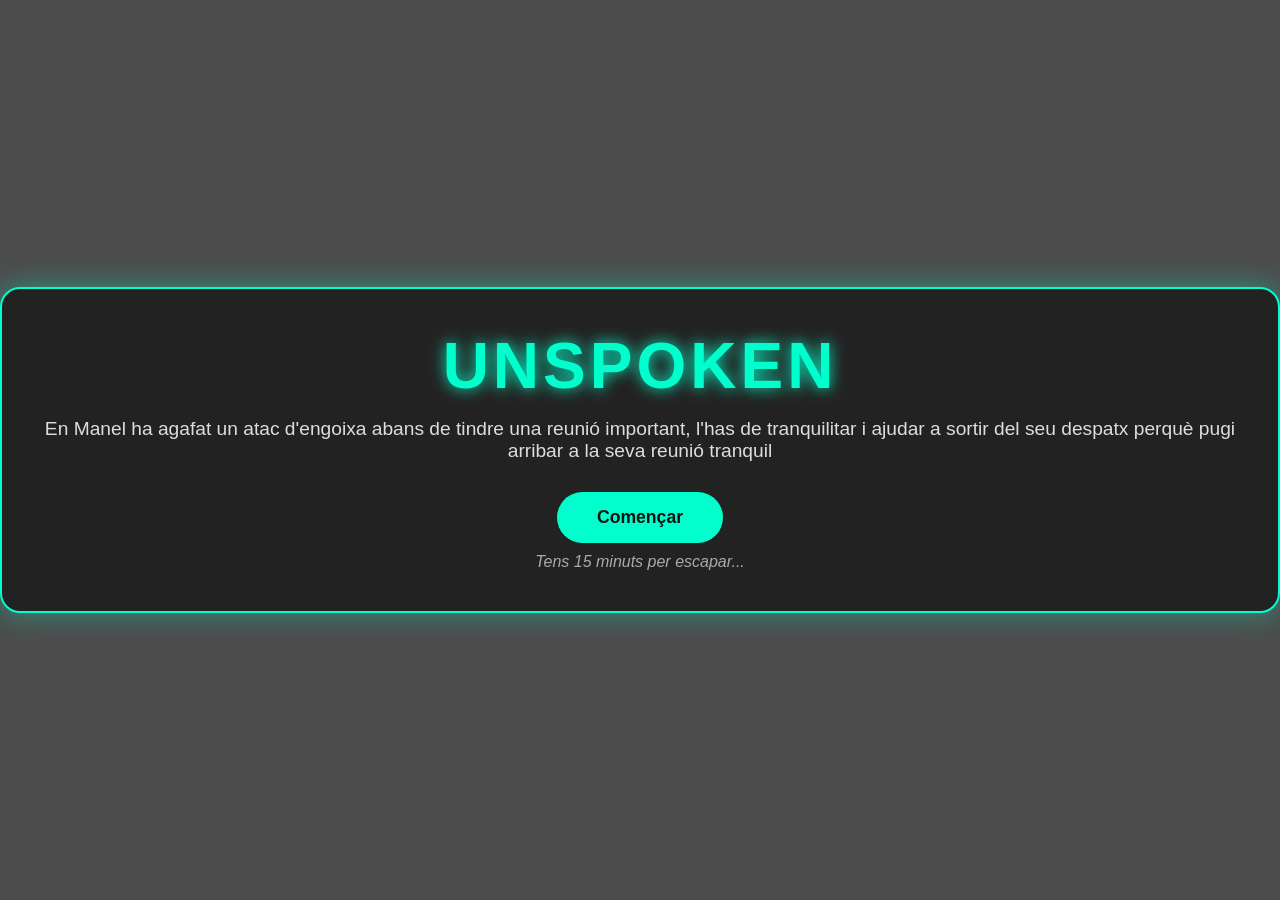
==== index.html @ 1f4d8165 "nom del joc" ====
<!DOCTYPE html>
<html lang="ca">
<head>
<meta charset="UTF-8">
<meta name="viewport" content="width=device-width, initial-scale=1.0">
<title>Escape Room</title>

<style>
*{
    margin:0;
    padding:0;
    box-sizing:border-box;
    font-family: 'Arial', sans-serif;
}

body{
    height:100vh;
    display:flex;
    justify-content:center;
    align-items:center;
    background:
        linear-gradient(rgba(0,0,0,0.7), rgba(0,0,0,0.7)),
        url('');
    background-size:cover;
    background-position:center;
    color:white;
}

.container{
    text-align:center;
    padding:40px;
    background:rgba(0,0,0,0.55);
    border:2px solid #00ffcc;
    border-radius:20px;
    backdrop-filter: blur(8px);
    box-shadow:0 0 30px rgba(0,255,204,0.4);
}

h1{
    font-size:4rem;
    margin-bottom:15px;
    text-transform:uppercase;
    letter-spacing:4px;
    color:#00ffcc;
    text-shadow:0 0 15px #00ffcc;
}

p{
    font-size:1.2rem;
    margin-bottom:30px;
    color:#ddd;
}

button{
    padding:15px 40px;
    font-size:1.1rem;
    border:none;
    border-radius:50px;
    background:#00ffcc;
    color:#111;
    cursor:pointer;
    font-weight:bold;
    transition:0.3s;
}

button:hover{
    transform:scale(1.08);
    box-shadow:0 0 20px #00ffcc;
}

.subtitle{
    margin-top:10px;
    font-style:italic;
    color:#aaa;
}
</style>
</head>
<body>

<div class="container">
    <h1>Unspoken</h1>
    <p>En Manel ha agafat un atac d'engoixa abans de tindre una reunió important, l'has de tranquilitar i ajudar a sortir del seu despatx perquè pugi arribar a la seva reunió tranquil</p>

    <button onclick="startGame()">Començar</button>

    <div class="subtitle">
        Tens 15 minuts per escapar...
    </div>
</div>

<script>
function startGame() {
    // contador
    window.location.href = "start.html";
}
</script>

</body>
</html>
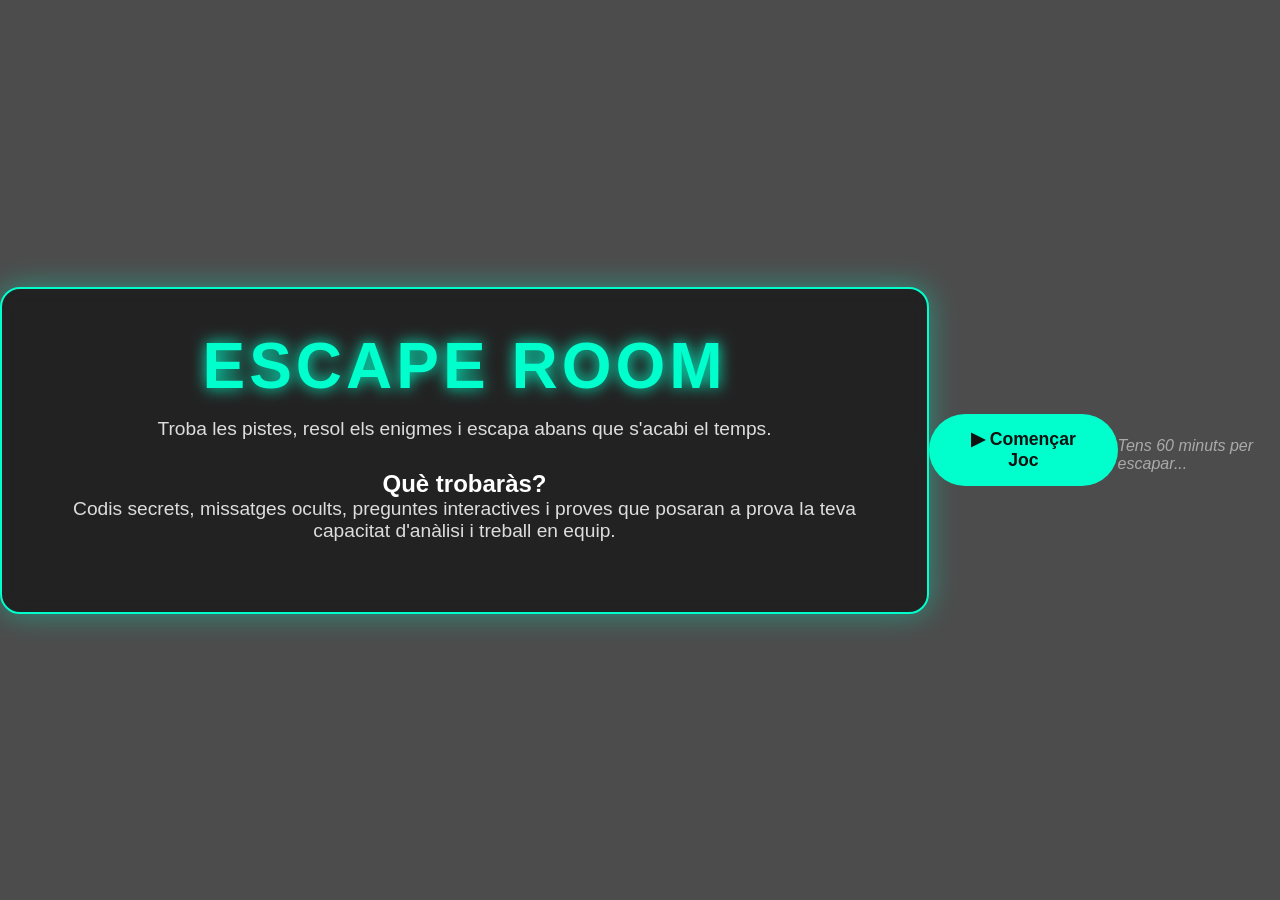
==== commit 9f817985: "Merge branch 'main' of https://github.com/Tornillo2/Unspoken" ====
--- a/index.html
+++ b/index.html
@@ -20,7 +20,7 @@
     align-items:center;
     background:
         linear-gradient(rgba(0,0,0,0.7), rgba(0,0,0,0.7)),
-        url('');
+        url('https://images.unsplash.com/photo-1518709268805-4e9042af2176?w=1600');
     background-size:cover;
     background-position:center;
     color:white;
@@ -78,20 +78,29 @@
 <body>
 
 <div class="container">
-    <h1>Unspoken</h1>
-    <p>En Manel ha agafat un atac d'engoixa abans de tindre una reunió important, l'has de tranquilitar i ajudar a sortir del seu despatx perquè pugi arribar a la seva reunió tranquil</p>
+    <h1>Escape Room</h1>
+    <p>Troba les pistes, resol els enigmes i escapa abans que s'acabi el temps.</p>
 
-    <button onclick="startGame()">Començar</button>
+            <h2>Què trobaràs?</h2>
+            <p>
+                Codis secrets, missatges ocults, preguntes interactives i proves
+                que posaran a prova la teva capacitat d'anàlisi i treball en equip.
+            </p>
+        </div>
+
+        <button class="btn" onclick="alert('Comença l’aventura!')">
+            ▶ Començar Joc
+        </button>
 
     <div class="subtitle">
-        Tens 15 minuts per escapar...
+        Tens 60 minuts per escapar...
     </div>
 </div>
 
 <script>
 function startGame() {
-    // contador
-    window.location.href = "start.html";
+    alert("Comença l'aventura!");
+    // window.location.href = "joc.html";
 }
 </script>
 
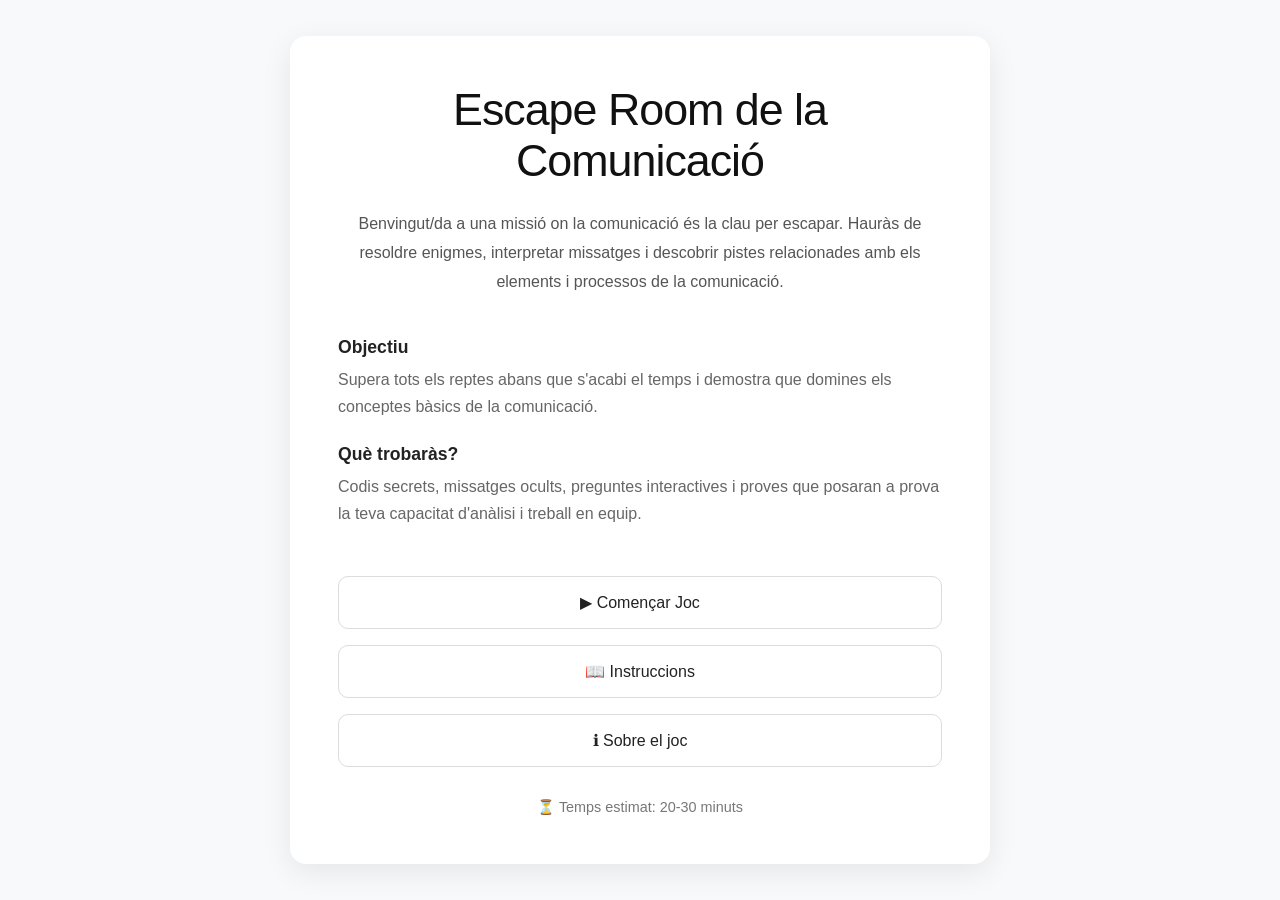
==== commit 7e384bfe: "3r canvi menu" ====
--- a/index.html
+++ b/index.html
@@ -1,85 +1,30 @@
 <!DOCTYPE html>
 <html lang="ca">
 <head>
-<meta charset="UTF-8">
-<meta name="viewport" content="width=device-width, initial-scale=1.0">
-<title>Escape Room</title>
+    <meta charset="UTF-8">
+    <meta name="viewport" content="width=device-width, initial-scale=1.0">
+    <title>Escape Room de la Comunicació</title>
 
-<style>
-*{
-    margin:0;
-    padding:0;
-    box-sizing:border-box;
-    font-family: 'Arial', sans-serif;
-}
-
-body{
-    height:100vh;
-    display:flex;
-    justify-content:center;
-    align-items:center;
-    background:
-        linear-gradient(rgba(0,0,0,0.7), rgba(0,0,0,0.7)),
-        url('https://images.unsplash.com/photo-1518709268805-4e9042af2176?w=1600');
-    background-size:cover;
-    background-position:center;
-    color:white;
-}
-
-.container{
-    text-align:center;
-    padding:40px;
-    background:rgba(0,0,0,0.55);
-    border:2px solid #00ffcc;
-    border-radius:20px;
-    backdrop-filter: blur(8px);
-    box-shadow:0 0 30px rgba(0,255,204,0.4);
-}
-
-h1{
-    font-size:4rem;
-    margin-bottom:15px;
-    text-transform:uppercase;
-    letter-spacing:4px;
-    color:#00ffcc;
-    text-shadow:0 0 15px #00ffcc;
-}
-
-p{
-    font-size:1.2rem;
-    margin-bottom:30px;
-    color:#ddd;
-}
-
-button{
-    padding:15px 40px;
-    font-size:1.1rem;
-    border:none;
-    border-radius:50px;
-    background:#00ffcc;
-    color:#111;
-    cursor:pointer;
-    font-weight:bold;
-    transition:0.3s;
-}
-
-button:hover{
-    transform:scale(1.08);
-    box-shadow:0 0 20px #00ffcc;
-}
-
-.subtitle{
-    margin-top:10px;
-    font-style:italic;
-    color:#aaa;
-}
-</style>
+    <link rel="stylesheet" href="style.css">
 </head>
 <body>
 
-<div class="container">
-    <h1>Escape Room</h1>
-    <p>Troba les pistes, resol els enigmes i escapa abans que s'acabi el temps.</p>
+    <div class="menu">
+
+        <h1>Escape Room de la Comunicació</h1>
+
+        <p class="intro">
+            Benvingut/da a una missió on la comunicació és la clau per escapar.
+            Hauràs de resoldre enigmes, interpretar missatges i descobrir pistes
+            relacionades amb els elements i processos de la comunicació.
+        </p>
+
+        <div class="info">
+            <h2>Objectiu</h2>
+            <p>
+                Supera tots els reptes abans que s'acabi el temps i demostra que
+                domines els conceptes bàsics de la comunicació.
+            </p>
 
             <h2>Què trobaràs?</h2>
             <p>
@@ -92,17 +37,19 @@
             ▶ Començar Joc
         </button>
 
-    <div class="subtitle">
-        Tens 60 minuts per escapar...
+        <button class="btn" onclick="alert('Normes del joc')">
+            📖 Instruccions
+        </button>
+
+        <button class="btn" onclick="alert('Informació del projecte')">
+            ℹ Sobre el joc
+        </button>
+
+        <p class="temps">
+            ⏳ Temps estimat: 20-30 minuts
+        </p>
+
     </div>
-</div>
-
-<script>
-function startGame() {
-    alert("Comença l'aventura!");
-    // window.location.href = "joc.html";
-}
-</script>
 
 </body>
 </html>
--- a/style.css
+++ b/style.css
@@ -0,0 +1,115 @@
+/* ==========================
+   ESCAPE ROOM COMUNICACIÓ
+   ========================== */
+
+* {
+    margin: 0;
+    padding: 0;
+    box-sizing: border-box;
+}
+
+body {
+    font-family: "Segoe UI", Arial, sans-serif;
+    background-color: #f8f9fa;
+    color: #222;
+    min-height: 100vh;
+    display: flex;
+    justify-content: center;
+    align-items: center;
+    padding: 2rem;
+}
+
+.menu {
+    max-width: 700px;
+    width: 100%;
+    background-color: white;
+    padding: 3rem;
+    border-radius: 16px;
+    box-shadow: 0 8px 30px rgba(0, 0, 0, 0.08);
+}
+
+/* Títol */
+
+h1 {
+    text-align: center;
+    font-size: 2.8rem;
+    font-weight: 200;
+    letter-spacing: -1px;
+    margin-bottom: 1.5rem;
+    color: #111;
+}
+
+/* Introducció */
+
+.intro {
+    text-align: center;
+    color: #555;
+    line-height: 1.8;
+    margin-bottom: 2.5rem;
+}
+
+/* Secció d'informació */
+
+.info {
+    margin-bottom: 2rem;
+}
+
+.info h2 {
+    font-size: 1.1rem;
+    font-weight: 600;
+    margin-top: 1.5rem;
+    margin-bottom: 0.5rem;
+}
+
+.info p {
+    color: #666;
+    line-height: 1.7;
+}
+
+/* Botons */
+
+.btn {
+    width: 100%;
+    padding: 1rem;
+    margin-top: 1rem;
+    border: 1px solid #dcdcdc;
+    border-radius: 10px;
+    background-color: white;
+    color: #222;
+    font-size: 1rem;
+    font-weight: 500;
+    cursor: pointer;
+    transition: all 0.25s ease;
+}
+
+.btn:hover {
+    background-color: #222;
+    color: white;
+    border-color: #222;
+}
+
+/* Temps */
+
+.temps {
+    text-align: center;
+    margin-top: 2rem;
+    color: #777;
+    font-size: 0.9rem;
+}
+
+/* Responsive */
+
+@media (max-width: 768px) {
+
+    body {
+        padding: 1rem;
+    }
+
+    .menu {
+        padding: 2rem;
+    }
+
+    h1 {
+        font-size: 2rem;
+    }
+}
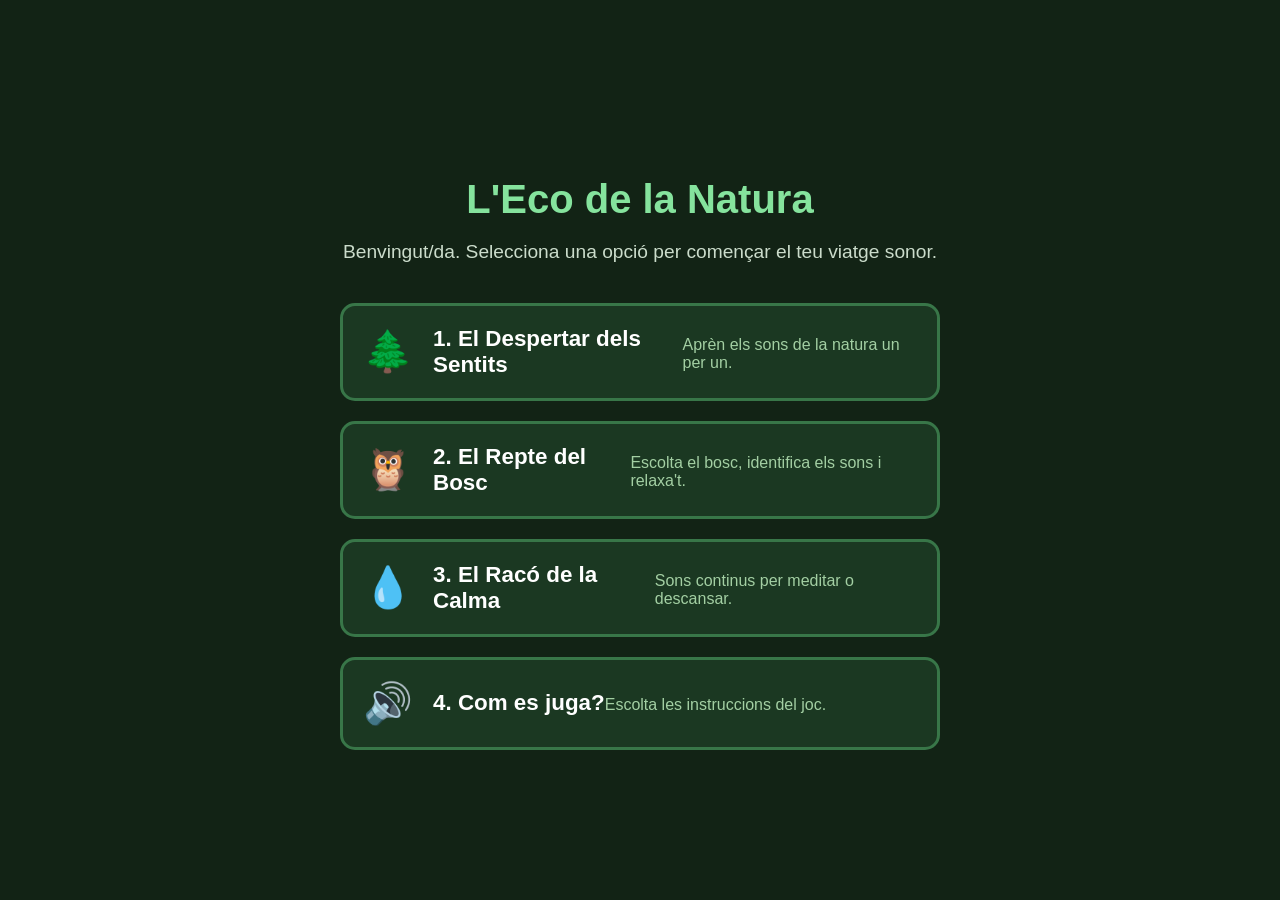
==== commit 5b23bf6b: "Canvi d'idea, 1r menu" ====
--- a/index.html
+++ b/index.html
@@ -3,53 +3,43 @@
 <head>
     <meta charset="UTF-8">
     <meta name="viewport" content="width=device-width, initial-scale=1.0">
-    <title>Escape Room de la Comunicació</title>
-
+    <title>L'Eco de la Natura - Menú Principal</title>
     <link rel="stylesheet" href="style.css">
 </head>
 <body>
 
-    <div class="menu">
+    <main class="menu-container">
+        <header class="menu-header">
+            <h1>L'Eco de la Natura</h1>
+            <p>Benvingut/da. Selecciona una opció per començar el teu viatge sonor.</p>
+        </header>
 
-        <h1>Escape Room de la Comunicació</h1>
+        <nav class="menu-options">
+            <button class="menu-btn o-aprenentatge" aria-label="Opció 1: El Despertar dels Sentits. Mode Aprenentatge.">
+                <span class="icon">🌲</span>
+                <span class="text">1. El Despertar dels Sentits</span>
+                <span class="subtext">Aprèn els sons de la natura un per un.</span>
+            </button>
 
-        <p class="intro">
-            Benvingut/da a una missió on la comunicació és la clau per escapar.
-            Hauràs de resoldre enigmes, interpretar missatges i descobrir pistes
-            relacionades amb els elements i processos de la comunicació.
-        </p>
+            <button class="menu-btn o-repte" aria-label="Opció 2: El Repte del Bosc. Prova Final.">
+                <span class="icon">🦉</span>
+                <span class="text">2. El Repte del Bosc</span>
+                <span class="subtext">Escolta el bosc, identifica els sons i relaxa't.</span>
+            </button>
 
-        <div class="info">
-            <h2>Objectiu</h2>
-            <p>
-                Supera tots els reptes abans que s'acabi el temps i demostra que
-                domines els conceptes bàsics de la comunicació.
-            </p>
+            <button class="menu-btn o-calma" aria-label="Opció 3: El Racó de la Calma. Mode Relax.">
+                <span class="icon">💧</span>
+                <span class="text">3. El Racó de la Calma</span>
+                <span class="subtext">Sons continus per meditar o descansar.</span>
+            </button>
 
-            <h2>Què trobaràs?</h2>
-            <p>
-                Codis secrets, missatges ocults, preguntes interactives i proves
-                que posaran a prova la teva capacitat d'anàlisi i treball en equip.
-            </p>
-        </div>
-
-        <button class="btn" onclick="alert('Comença l’aventura!')">
-            ▶ Començar Joc
-        </button>
-
-        <button class="btn" onclick="alert('Normes del joc')">
-            📖 Instruccions
-        </button>
-
-        <button class="btn" onclick="alert('Informació del projecte')">
-            ℹ Sobre el joc
-        </button>
-
-        <p class="temps">
-            ⏳ Temps estimat: 20-30 minuts
-        </p>
-
-    </div>
+            <button class="menu-btn o-ajuda" aria-label="Opció 4: Com es juga? Instruccions de veu.">
+                <span class="icon">🔊</span>
+                <span class="text">4. Com es juga?</span>
+                <span class="subtext">Escolta les instruccions del joc.</span>
+            </button>
+        </nav>
+    </main>
 
 </body>
 </html>
--- a/style.css
+++ b/style.css
@@ -1,115 +1,82 @@
-/* ==========================
-   ESCAPE ROOM COMUNICACIÓ
-   ========================== */
-
-* {
+/* Configuració general i colors de la natura */
+body {
     margin: 0;
     padding: 0;
-    box-sizing: border-box;
-}
-
-body {
-    font-family: "Segoe UI", Arial, sans-serif;
-    background-color: #f8f9fa;
-    color: #222;
-    min-height: 100vh;
+    font-family: 'Segoe UI', Tahoma, Geneva, Verdana, sans-serif;
+    background-color: #122315; /* Verd bosc molt fosc (bon contrast) */
+    color: #f4f9f4; /* Blanc trencat suau per no cansar la vista */
     display: flex;
     justify-content: center;
     align-items: center;
-    padding: 2rem;
+    min-height: 100vh;
 }
 
-.menu {
-    max-width: 700px;
+/* Contenidor del Menú */
+.menu-container {
     width: 100%;
-    background-color: white;
-    padding: 3rem;
-    border-radius: 16px;
-    box-shadow: 0 8px 30px rgba(0, 0, 0, 0.08);
+    max-width: 600px;
+    padding: 20px;
+    text-align: center;
 }
 
-/* Títol */
-
-h1 {
-    text-align: center;
-    font-size: 2.8rem;
-    font-weight: 200;
-    letter-spacing: -1px;
-    margin-bottom: 1.5rem;
-    color: #111;
+.menu-header h1 {
+    font-size: 2.5rem;
+    color: #85e39d; /* Verd brillant per ressaltar el títol */
+    margin-bottom: 10px;
 }
 
-/* Introducció */
-
-.intro {
-    text-align: center;
-    color: #555;
-    line-height: 1.8;
-    margin-bottom: 2.5rem;
+.menu-header p {
+    font-size: 1.2rem;
+    margin-bottom: 40px;
+    color: #cbdccb;
 }
 
-/* Secció d'informació */
-
-.info {
-    margin-bottom: 2rem;
+/* Estructura dels botons */
+.menu-options {
+    display: flex;
+    flex-direction: column;
+    gap: 20px; /* Espai entre botons perquè no es cliqui per error */
 }
 
-.info h2 {
-    font-size: 1.1rem;
-    font-weight: 600;
-    margin-top: 1.5rem;
-    margin-bottom: 0.5rem;
+/* Estil de cada botó (Gran i fàcil de clicar) */
+.menu-btn {
+    background-color: #1b3822; /* Verd fosc */
+    border: 3px solid #387648; /* Vora marcada */
+    border-radius: 15px;
+    color: #ffffff;
+    padding: 20px;
+    display: flex;
+    align-items: center;
+    text-align: left;
+    cursor: pointer;
+    transition: all 0.3s ease;
+    width: 100%;
 }
 
-.info p {
-    color: #666;
-    line-height: 1.7;
+/* Icones grans */
+.menu-btn .icon {
+    font-size: 2.5rem;
+    margin-right: 20px;
 }
 
-/* Botons */
-
-.btn {
-    width: 100%;
-    padding: 1rem;
-    margin-top: 1rem;
-    border: 1px solid #dcdcdc;
-    border-radius: 10px;
-    background-color: white;
-    color: #222;
-    font-size: 1rem;
-    font-weight: 500;
-    cursor: pointer;
-    transition: all 0.25s ease;
+/* Textos de dins el botó */
+.menu-btn .text {
+    font-size: 1.4rem;
+    font-weight: bold;
+    display: block;
 }
 
-.btn:hover {
-    background-color: #222;
-    color: white;
-    border-color: #222;
+.menu-btn .subtext {
+    font-size: 1rem;
+    color: #a3cfa3;
+    display: block;
+    margin-top: 4px;
 }
 
-/* Temps */
-
-.temps {
-    text-align: center;
-    margin-top: 2rem;
-    color: #777;
-    font-size: 0.9rem;
-}
-
-/* Responsive */
-
-@media (max-width: 768px) {
-
-    body {
-        padding: 1rem;
-    }
-
-    .menu {
-        padding: 2rem;
-    }
-
-    h1 {
-        font-size: 2rem;
-    }
+/* Efecte visual quan es passa el ratolí o es selecciona (Focus) */
+.menu-btn:hover, .menu-btn:focus {
+    background-color: #285834;
+    border-color: #85e39d; /* La vora brilla en verd clar */
+    transform: scale(1.03); /* El botó s'engrandeix una mica */
+    outline: none; /* Treu la vora per defecte del navegador */
 }
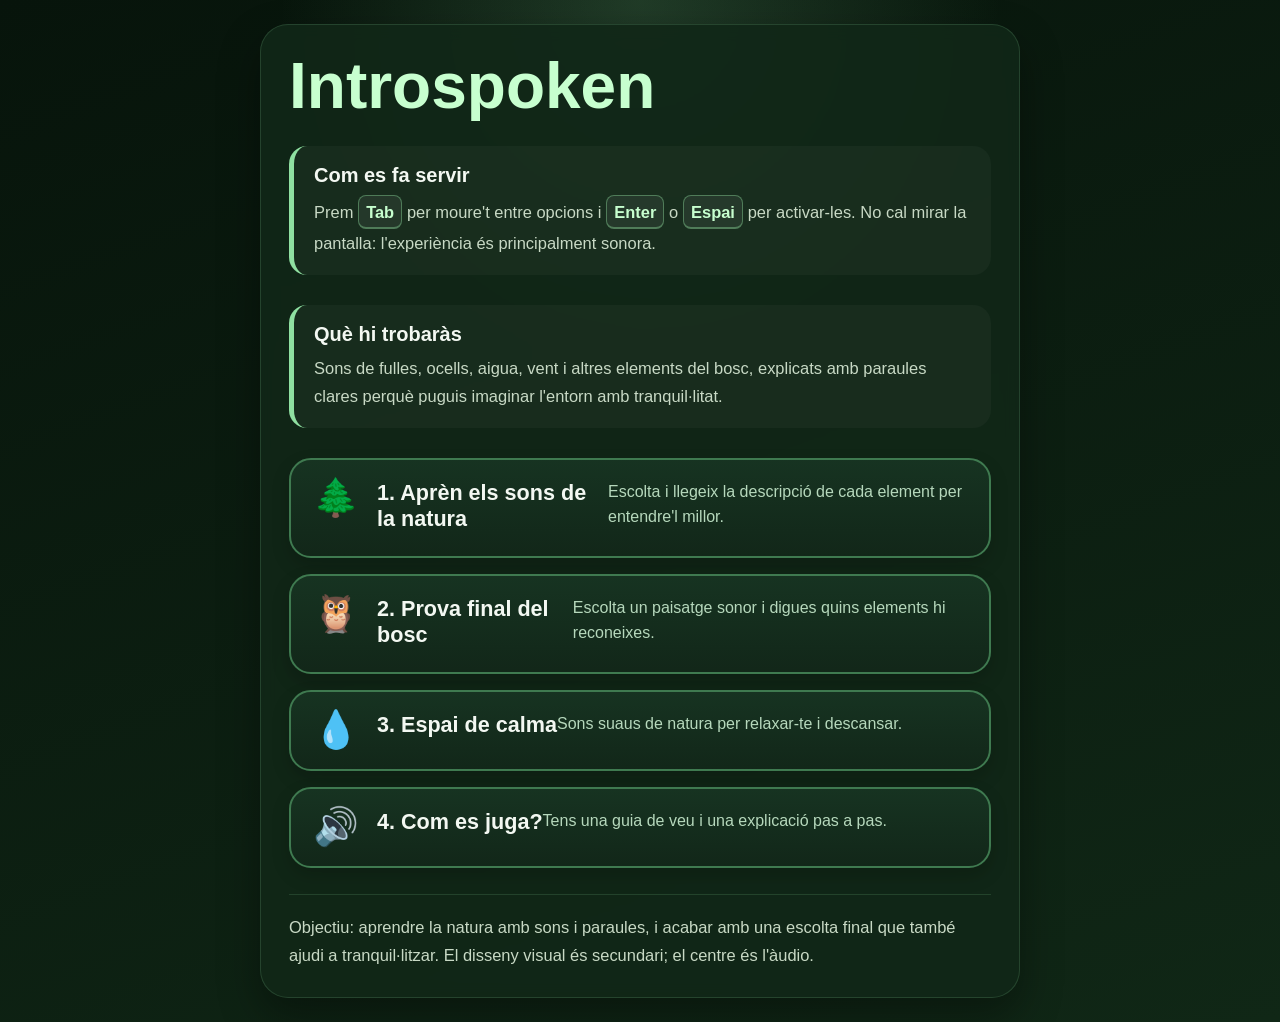
==== commit 4ebd0549: "instrospoken" ====
--- a/index.html
+++ b/index.html
@@ -3,42 +3,56 @@
 <head>
     <meta charset="UTF-8">
     <meta name="viewport" content="width=device-width, initial-scale=1.0">
-    <title>L'Eco de la Natura - Menú Principal</title>
+    <title>Introspoken</title>
     <link rel="stylesheet" href="style.css">
+    <script src="script.js" defer></script>
 </head>
 <body>
 
     <main class="menu-container">
         <header class="menu-header">
-            <h1>L'Eco de la Natura</h1>
-            <p>Benvingut/da. Selecciona una opció per començar el teu viatge sonor.</p>
+            <h1>Introspoken</h1>
         </header>
 
+        <section class="menu-story" aria-labelledby="how-to-play-title">
+            <h2 id="how-to-play-title">Com es fa servir</h2>
+            <p>Prem <span class="kbd">Tab</span> per moure't entre opcions i <span class="kbd">Enter</span> o <span class="kbd">Espai</span> per activar-les. No cal mirar la pantalla: l'experiència és principalment sonora.</p>
+        </section>
+
+        <section class="menu-story" aria-labelledby="story-title">
+            <h2 id="story-title">Què hi trobaràs</h2>
+            <p>Sons de fulles, ocells, aigua, vent i altres elements del bosc, explicats amb paraules clares perquè puguis imaginar l'entorn amb tranquil·litat.</p>
+        </section>
+
         <nav class="menu-options">
-            <button class="menu-btn o-aprenentatge" aria-label="Opció 1: El Despertar dels Sentits. Mode Aprenentatge.">
+            <button class="menu-btn o-aprenentatge" aria-label="Opció 1: Aprenentatge. Descobreix els sons i les descripcions de la natura.">
                 <span class="icon">🌲</span>
-                <span class="text">1. El Despertar dels Sentits</span>
-                <span class="subtext">Aprèn els sons de la natura un per un.</span>
+                <span class="text">1. Aprèn els sons de la natura</span>
+                <span class="subtext">Escolta i llegeix la descripció de cada element per entendre'l millor.</span>
             </button>
 
-            <button class="menu-btn o-repte" aria-label="Opció 2: El Repte del Bosc. Prova Final.">
+            <button class="menu-btn o-repte" aria-label="Opció 2: Repte final del bosc. Escolta el bosc i identifica els elements.">
                 <span class="icon">🦉</span>
-                <span class="text">2. El Repte del Bosc</span>
-                <span class="subtext">Escolta el bosc, identifica els sons i relaxa't.</span>
+                <span class="text">2. Prova final del bosc</span>
+                <span class="subtext">Escolta un paisatge sonor i digues quins elements hi reconeixes.</span>
             </button>
 
-            <button class="menu-btn o-calma" aria-label="Opció 3: El Racó de la Calma. Mode Relax.">
+            <button class="menu-btn o-calma" aria-label="Opció 3: Espai de calma. Sons suaus per relaxar-se.">
                 <span class="icon">💧</span>
-                <span class="text">3. El Racó de la Calma</span>
-                <span class="subtext">Sons continus per meditar o descansar.</span>
+                <span class="text">3. Espai de calma</span>
+                <span class="subtext">Sons suaus de natura per relaxar-te i descansar.</span>
             </button>
 
-            <button class="menu-btn o-ajuda" aria-label="Opció 4: Com es juga? Instruccions de veu.">
+            <button class="menu-btn o-ajuda" aria-label="Opció 4: Guia d'ús i instruccions de veu.">
                 <span class="icon">🔊</span>
                 <span class="text">4. Com es juga?</span>
-                <span class="subtext">Escolta les instruccions del joc.</span>
+                <span class="subtext">Tens una guia de veu i una explicació pas a pas.</span>
             </button>
         </nav>
+
+        <footer class="menu-footer">
+            <p>Objectiu: aprendre la natura amb sons i paraules, i acabar amb una escolta final que també ajudi a tranquil·litzar. El disseny visual és secundari; el centre és l'àudio.</p>
+        </footer>
     </main>
 
 </body>
--- a/style.css
+++ b/style.css
@@ -1,82 +1,196 @@
 /* Configuració general i colors de la natura */
+:root {
+    --bg-1: #07140b;
+    --bg-2: #102716;
+    --panel: rgba(17, 39, 24, 0.9);
+    --panel-strong: #173422;
+    --text: #f3f8f2;
+    --muted: #c8d9c5;
+    --accent: #8fe0a1;
+    --accent-strong: #c7ffcf;
+    --border: #3f7a50;
+    --shadow: 0 18px 40px rgba(0, 0, 0, 0.35);
+}
+
+* {
+    box-sizing: border-box;
+}
+
 body {
     margin: 0;
-    padding: 0;
+    min-height: 100vh;
+    padding: 24px;
     font-family: 'Segoe UI', Tahoma, Geneva, Verdana, sans-serif;
-    background-color: #122315; /* Verd bosc molt fosc (bon contrast) */
-    color: #f4f9f4; /* Blanc trencat suau per no cansar la vista */
+    color: var(--text);
+    background:
+        radial-gradient(circle at top, rgba(143, 224, 161, 0.18), transparent 30%),
+        linear-gradient(160deg, var(--bg-1), var(--bg-2));
     display: flex;
     justify-content: center;
     align-items: center;
-    min-height: 100vh;
 }
 
 /* Contenidor del Menú */
 .menu-container {
-    width: 100%;
-    max-width: 600px;
-    padding: 20px;
-    text-align: center;
+    width: min(100%, 760px);
+    padding: 28px;
+    border-radius: 28px;
+    background: var(--panel);
+    border: 1px solid rgba(143, 224, 161, 0.16);
+    box-shadow: var(--shadow);
+    backdrop-filter: blur(8px);
+}
+
+.menu-header {
+    text-align: left;
+}
+
+.eyebrow {
+    margin: 0 0 10px;
+    font-size: 0.95rem;
+    letter-spacing: 0.08em;
+    text-transform: uppercase;
+    color: var(--accent);
+    font-weight: 700;
 }
 
 .menu-header h1 {
-    font-size: 2.5rem;
-    color: #85e39d; /* Verd brillant per ressaltar el títol */
-    margin-bottom: 10px;
+    margin: 0;
+    font-size: clamp(2.4rem, 5vw, 4rem);
+    line-height: 1.05;
+    color: var(--accent-strong);
 }
 
-.menu-header p {
-    font-size: 1.2rem;
-    margin-bottom: 40px;
-    color: #cbdccb;
+.intro {
+    margin: 16px 0 0;
+    font-size: 1.15rem;
+    line-height: 1.7;
+    color: var(--muted);
+    max-width: 62ch;
+}
+
+.menu-story {
+    margin: 26px 0 30px;
+    padding: 18px 20px;
+    border-left: 5px solid var(--accent);
+    border-radius: 18px;
+    background: rgba(255, 255, 255, 0.03);
+}
+
+.menu-story h2 {
+    margin: 0 0 8px;
+    font-size: 1.25rem;
+    color: var(--text);
+}
+
+.menu-story p,
+.menu-footer p {
+    margin: 0;
+    font-size: 1.03rem;
+    line-height: 1.7;
+    color: var(--muted);
+}
+
+.kbd {
+    display: inline-block;
+    padding: 0.1rem 0.45rem;
+    border: 1px solid rgba(143, 224, 161, 0.4);
+    border-bottom-width: 2px;
+    border-radius: 8px;
+    background: rgba(255, 255, 255, 0.06);
+    color: var(--accent-strong);
+    font-weight: 700;
 }
 
 /* Estructura dels botons */
 .menu-options {
-    display: flex;
-    flex-direction: column;
-    gap: 20px; /* Espai entre botons perquè no es cliqui per error */
+    display: grid;
+    grid-template-columns: 1fr;
+    gap: 16px;
 }
 
 /* Estil de cada botó (Gran i fàcil de clicar) */
 .menu-btn {
-    background-color: #1b3822; /* Verd fosc */
-    border: 3px solid #387648; /* Vora marcada */
-    border-radius: 15px;
-    color: #ffffff;
-    padding: 20px;
+    width: 100%;
+    border: 2px solid var(--border);
+    border-radius: 22px;
+    background: linear-gradient(180deg, rgba(23, 52, 34, 0.95), rgba(18, 39, 25, 0.95));
+    color: var(--text);
+    padding: 20px 22px;
     display: flex;
-    align-items: center;
+    align-items: flex-start;
     text-align: left;
     cursor: pointer;
-    transition: all 0.3s ease;
-    width: 100%;
+    transition: transform 0.2s ease, border-color 0.2s ease, background-color 0.2s ease, box-shadow 0.2s ease;
+    box-shadow: 0 8px 18px rgba(0, 0, 0, 0.18);
+}
+
+.menu-btn:hover,
+.menu-btn:focus-visible {
+    transform: translateY(-2px);
+    border-color: var(--accent);
+    box-shadow: 0 12px 24px rgba(0, 0, 0, 0.25);
+    outline: none;
+}
+
+.menu-btn:focus-visible {
+    box-shadow: 0 0 0 4px rgba(143, 224, 161, 0.28), 0 12px 24px rgba(0, 0, 0, 0.25);
 }
 
 /* Icones grans */
 .menu-btn .icon {
-    font-size: 2.5rem;
-    margin-right: 20px;
+    flex: 0 0 auto;
+    font-size: 2.3rem;
+    margin-right: 18px;
+    line-height: 1;
 }
 
 /* Textos de dins el botó */
 .menu-btn .text {
-    font-size: 1.4rem;
-    font-weight: bold;
+    font-size: 1.35rem;
+    font-weight: 700;
     display: block;
+    margin-bottom: 4px;
 }
 
 .menu-btn .subtext {
     font-size: 1rem;
-    color: #a3cfa3;
+    line-height: 1.55;
+    color: #b6d8bc;
     display: block;
-    margin-top: 4px;
 }
 
-/* Efecte visual quan es passa el ratolí o es selecciona (Focus) */
-.menu-btn:hover, .menu-btn:focus {
-    background-color: #285834;
-    border-color: #85e39d; /* La vora brilla en verd clar */
-    transform: scale(1.03); /* El botó s'engrandeix una mica */
-    outline: none; /* Treu la vora per defecte del navegador */
+.menu-footer {
+    margin-top: 26px;
+    padding-top: 18px;
+    border-top: 1px solid rgba(143, 224, 161, 0.15);
+}
+
+@media (max-width: 640px) {
+    body {
+        padding: 14px;
+        align-items: flex-start;
+    }
+
+    .menu-container {
+        padding: 20px;
+        border-radius: 22px;
+    }
+
+    .menu-btn {
+        padding: 18px;
+    }
+
+    .menu-btn .icon {
+        margin-right: 14px;
+        font-size: 2rem;
+    }
+
+    .menu-btn .text {
+        font-size: 1.2rem;
+    }
+
+    .intro {
+        font-size: 1.05rem;
+    }
 }
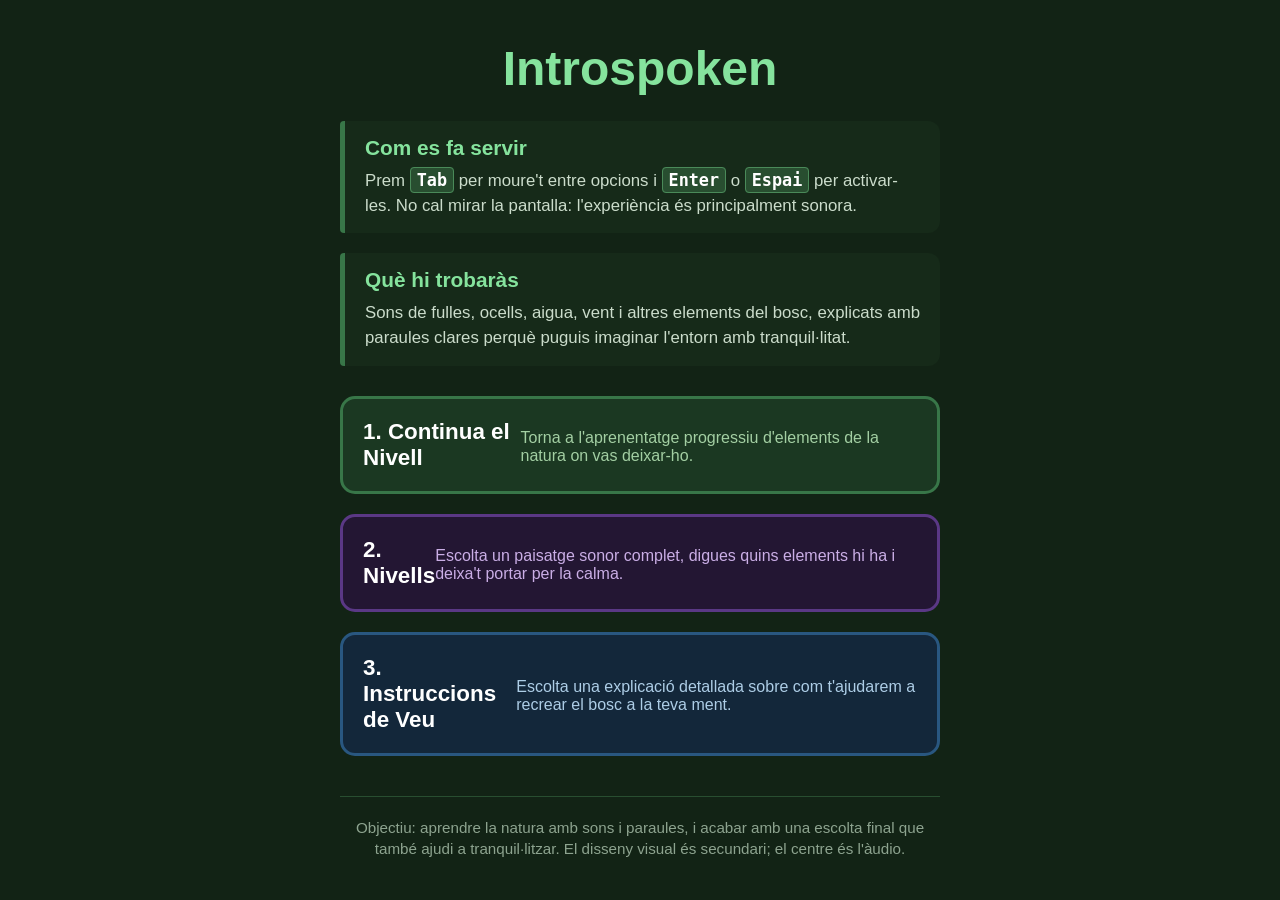
==== commit c8d1cc98: "Combinació index+index2" ====
--- a/index.html
+++ b/index.html
@@ -11,49 +11,73 @@
 
     <main class="menu-container">
         <header class="menu-header">
-            <h1>Introspoken</h1>
+            <h1 id="main-title" tabindex="0" data-tts="Benvingut a Introspoken. Menú principal.">Introspoken</h1>
         </header>
 
         <section class="menu-story" aria-labelledby="how-to-play-title">
-            <h2 id="how-to-play-title">Com es fa servir</h2>
+            <h2 id="how-to-play-title" tabindex="0" data-tts="Com es fa servir: Prem Tabulador per moure't entre opcions i Enter o Espai per activar-les. No cal mirar la pantalla: l'experiència és principalment sonora.">Com es fa servir</h2>
             <p>Prem <span class="kbd">Tab</span> per moure't entre opcions i <span class="kbd">Enter</span> o <span class="kbd">Espai</span> per activar-les. No cal mirar la pantalla: l'experiència és principalment sonora.</p>
         </section>
 
         <section class="menu-story" aria-labelledby="story-title">
-            <h2 id="story-title">Què hi trobaràs</h2>
+            <h2 id="story-title" tabindex="0" data-tts="Què hi trobaràs: Sons de la natura explicats amb paraules clares perquè puguis imaginar l'entorn amb tranquil·litat, acabant amb una prova final interactiva i relaxant.">Què hi trobaràs</h2>
             <p>Sons de fulles, ocells, aigua, vent i altres elements del bosc, explicats amb paraules clares perquè puguis imaginar l'entorn amb tranquil·litat.</p>
         </section>
 
         <nav class="menu-options">
-            <button class="menu-btn o-aprenentatge" aria-label="Opció 1: Aprenentatge. Descobreix els sons i les descripcions de la natura.">
-                <span class="icon">🌲</span>
-                <span class="text">1. Aprèn els sons de la natura</span>
-                <span class="subtext">Escolta i llegeix la descripció de cada element per entendre'l millor.</span>
+            <button class="menu-btn o-aprenentatge" data-tts="Opció 1: Continuar Nivells. Segueix jugant i aprenent des del nivell on et vas quedar.">
+                <span class="text">1. Continua el Nivell</span>
+                <span class="subtext">Torna a l'aprenentatge progressiu d'elements de la natura on vas deixar-ho.</span>
             </button>
 
-            <button class="menu-btn o-repte" aria-label="Opció 2: Repte final del bosc. Escolta el bosc i identifica els elements.">
-                <span class="icon">🦉</span>
-                <span class="text">2. Prova final del bosc</span>
-                <span class="subtext">Escolta un paisatge sonor i digues quins elements hi reconeixes.</span>
+            <button class="menu-btn o-repte" data-tts="Opció 2: El Repte Final. Nivell 10. Escolta el bosc, descobreix els elements apresos i relaxa't amb el so.">
+                <span class="text">2. Nivells</span>
+                <span class="subtext">Escolta un paisatge sonor complet, digues quins elements hi ha i deixa't portar per la calma.</span>
             </button>
 
-            <button class="menu-btn o-calma" aria-label="Opció 3: Espai de calma. Sons suaus per relaxar-se.">
-                <span class="icon">💧</span>
-                <span class="text">3. Espai de calma</span>
-                <span class="subtext">Sons suaus de natura per relaxar-te i descansar.</span>
-            </button>
-
-            <button class="menu-btn o-ajuda" aria-label="Opció 4: Guia d'ús i instruccions de veu.">
-                <span class="icon">🔊</span>
-                <span class="text">4. Com es juga?</span>
-                <span class="subtext">Tens una guia de veu i una explicació pas a pas.</span>
+            <button class="menu-btn o-ajuda" data-tts="Opció 3: Instruccions de veu. Escolta la guia pas a pas sobre el funcionament del joc.">
+                <span class="text">3. Instruccions de Veu</span>
+                <span class="subtext">Escolta una explicació detallada sobre com t'ajudarem a recrear el bosc a la teva ment.</span>
             </button>
         </nav>
 
         <footer class="menu-footer">
-            <p>Objectiu: aprendre la natura amb sons i paraules, i acabar amb una escolta final que també ajudi a tranquil·litzar. El disseny visual és secundari; el centre és l'àudio.</p>
+            <p tabindex="0" data-tts="Objectiu: aprendre la natura amb sons i paraules, i acabar amb una escolta final que també ajudi a tranquil·litzar. El disseny visual és secundari; el centre és l'àudio.">Objectiu: aprendre la natura amb sons i paraules, i acabar amb una escolta final que també ajudi a tranquil·litzar. El disseny visual és secundari; el centre és l'àudio.</p>
         </footer>
     </main>
 
+    <script>
+        const elementsVeu = document.querySelectorAll('[data-tts]');
+
+        function parlar(text) {
+            window.speechSynthesis.cancel(); // Atura qualsevol veu activa
+            const missatge = new SpeechSynthesisUtterance(text);
+            missatge.lang = 'ca-ES'; // Configurat en català
+            missatge.rate = 1.1;     // Velocitat lleugerament fluida
+            window.speechSynthesis.speak(missatge);
+        }
+
+        elementsVeu.forEach(element => {
+            const textLlegir = element.getAttribute('data-tts');
+
+            // Escolta en passar el ratolí
+            element.addEventListener('mouseenter', () => parlar(textLlegir));
+            
+            // Escolta en seleccionar amb el teclat (Tab)
+            element.addEventListener('focus', () => parlar(textLlegir));
+
+            // Resposta interactiva en fer clic / Enter
+            element.addEventListener('click', () => {
+                if (element.classList.contains('o-aprenentatge')) {
+                    parlar("Carregant els teus nivells... Tornem al bosc!");
+                } else if (element.classList.contains('o-repte')) {
+                    parlar("Començant la prova final del bosc. Tanca els ulls, respira i intenta reconèixer els elements.");
+                } else if (element.classList.contains('o-ajuda')) {
+                    parlar("Instruccions del joc: Cada nivell et guiarà per un racó de la natura amb sons i descripcions tàctils per crear una imatge en la teva ment. Al final del camí, el nivell 10 serà una prova on hauràs de trobar els sons amagats mentre et relaxes.");
+                }
+            });
+        });
+    </script>
+
 </body>
 </html>
--- a/style.css
+++ b/style.css
@@ -1,196 +1,175 @@
-/* Configuració general i colors de la natura */
-:root {
-    --bg-1: #07140b;
-    --bg-2: #102716;
-    --panel: rgba(17, 39, 24, 0.9);
-    --panel-strong: #173422;
-    --text: #f3f8f2;
-    --muted: #c8d9c5;
-    --accent: #8fe0a1;
-    --accent-strong: #c7ffcf;
-    --border: #3f7a50;
-    --shadow: 0 18px 40px rgba(0, 0, 0, 0.35);
+/* ==========================================================================
+   Configuració general i colors de la natura (Mantingut)
+   ========================================================================== */
+body {
+    margin: 0;
+    padding: 0;
+    font-family: 'Segoe UI', Tahoma, Geneva, Verdana, sans-serif;
+    background-color: #122315; /* Verd bosc molt fosc (bon contrast) */
+    color: #f4f9f4; /* Blanc trencat suau per no cansar la vista */
+    display: flex;
+    justify-content: center;
+    align-items: center;
+    min-height: 100vh;
 }
 
-* {
+/* Contenidor del Menú (Mantingut) */
+.menu-container {
+    width: 100%;
+    max-width: 600px;
+    padding: 40px 20px;
+    text-align: center;
+}
+
+.menu-header h1 {
+    font-size: 3rem;
+    color: #85e39d; /* Verd brillant per ressaltar el títol */
+    margin-bottom: 25px;
+    margin-top: 0;
+}
+
+/* ==========================================================================
+   Noves seccions de text i història (Afegit)
+   ========================================================================== */
+.menu-story {
+    text-align: left;
+    background-color: #162a19;
+    border-left: 5px solid #387648;
+    padding: 15px 20px;
+    margin-bottom: 20px;
+    border-radius: 4px 12px 12px 4px;
+}
+
+.menu-story h2 {
+    font-size: 1.3rem;
+    color: #85e39d;
+    margin-top: 0;
+    margin-bottom: 8px;
+}
+
+.menu-story p {
+    font-size: 1.05rem;
+    line-height: 1.5;
+    margin: 0;
+    color: #cbdccb;
+}
+
+/* Estil per a les tecles ressaltades (Ex: Tab, Enter) */
+.kbd {
+    background-color: #284e30;
+    border: 1px solid #4a8a59;
+    border-radius: 4px;
+    padding: 2px 6px;
+    font-family: monospace;
+    font-weight: bold;
+    color: #ffffff;
+}
+
+/* ==========================================================================
+   Estructura i estil dels botons (Mantingut i ampliat per colors)
+   ========================================================================== */
+.menu-options {
+    display: flex;
+    flex-direction: column;
+    gap: 20px; /* Espai entre botons perquè no es cliqui per error */
+    margin-top: 30px;
+    margin-bottom: 30px;
+}
+
+/* Estil base de cada botó */
+.menu-btn {
+    border-radius: 15px;
+    color: #ffffff;
+    padding: 20px;
+    display: flex;
+    align-items: center;
+    text-align: left;
+    cursor: pointer;
+    transition: all 0.3s ease;
+    width: 100%;
     box-sizing: border-box;
 }
 
-body {
-    margin: 0;
-    min-height: 100vh;
-    padding: 24px;
-    font-family: 'Segoe UI', Tahoma, Geneva, Verdana, sans-serif;
-    color: var(--text);
-    background:
-        radial-gradient(circle at top, rgba(143, 224, 161, 0.18), transparent 30%),
-        linear-gradient(160deg, var(--bg-1), var(--bg-2));
-    display: flex;
-    justify-content: center;
-    align-items: center;
+/* --- Botó 1: Aprenentatge (Verd bosc) --- */
+.menu-btn.o-aprenentatge {
+    background-color: #1b3822;
+    border: 3px solid #387648;
+}
+.menu-btn.o-aprenentatge:hover, .menu-btn.o-aprenentatge:focus {
+    background-color: #285834;
+    border-color: #85e39d;
+    box-shadow: 0 0 15px rgba(133, 227, 157, 0.3);
 }
 
-/* Contenidor del Menú */
-.menu-container {
-    width: min(100%, 760px);
-    padding: 28px;
-    border-radius: 28px;
-    background: var(--panel);
-    border: 1px solid rgba(143, 224, 161, 0.16);
-    box-shadow: var(--shadow);
-    backdrop-filter: blur(8px);
+/* --- Botó 2: Repte (Lila fosc) --- */
+.menu-btn.o-repte {
+    background-color: #231633;
+    border: 3px solid #5a3885;
+}
+.menu-btn.o-repte:hover, .menu-btn.o-repte:focus {
+    background-color: #36224e;
+    border-color: #a275e3;
+    box-shadow: 0 0 15px rgba(162, 117, 227, 0.3);
 }
 
-.menu-header {
-    text-align: left;
+/* --- Botó 3: Ajuda / Instruccions (Blau fosc) --- */
+.menu-btn.o-ajuda {
+    background-color: #13273a;
+    border: 3px solid #295780;
+}
+.menu-btn.o-ajuda:hover, .menu-btn.o-ajuda:focus {
+    background-color: #1d3b58;
+    border-color: #4ba3e3;
+    box-shadow: 0 0 15px rgba(75, 163, 227, 0.3);
 }
 
-.eyebrow {
-    margin: 0 0 10px;
-    font-size: 0.95rem;
-    letter-spacing: 0.08em;
-    text-transform: uppercase;
-    color: var(--accent);
-    font-weight: 700;
+/* Comportament comú de selecció (Mantingut) */
+.menu-btn:hover, .menu-btn:focus {
+    transform: scale(1.03); /* El botó s'engrandeix una mica */
+    outline: none; /* Treu la vora per defecte del navegador */
 }
 
-.menu-header h1 {
-    margin: 0;
-    font-size: clamp(2.4rem, 5vw, 4rem);
-    line-height: 1.05;
-    color: var(--accent-strong);
+/* Icones grans (Mantingut) */
+.menu-btn .icon {
+    font-size: 2.5rem;
+    margin-right: 20px;
+    display: flex;
+    align-items: center;
+    justify-content: center;
+    min-width: 50px;
 }
 
-.intro {
-    margin: 16px 0 0;
-    font-size: 1.15rem;
-    line-height: 1.7;
-    color: var(--muted);
-    max-width: 62ch;
-}
-
-.menu-story {
-    margin: 26px 0 30px;
-    padding: 18px 20px;
-    border-left: 5px solid var(--accent);
-    border-radius: 18px;
-    background: rgba(255, 255, 255, 0.03);
-}
-
-.menu-story h2 {
-    margin: 0 0 8px;
-    font-size: 1.25rem;
-    color: var(--text);
-}
-
-.menu-story p,
-.menu-footer p {
-    margin: 0;
-    font-size: 1.03rem;
-    line-height: 1.7;
-    color: var(--muted);
-}
-
-.kbd {
-    display: inline-block;
-    padding: 0.1rem 0.45rem;
-    border: 1px solid rgba(143, 224, 161, 0.4);
-    border-bottom-width: 2px;
-    border-radius: 8px;
-    background: rgba(255, 255, 255, 0.06);
-    color: var(--accent-strong);
-    font-weight: 700;
-}
-
-/* Estructura dels botons */
-.menu-options {
-    display: grid;
-    grid-template-columns: 1fr;
-    gap: 16px;
-}
-
-/* Estil de cada botó (Gran i fàcil de clicar) */
-.menu-btn {
-    width: 100%;
-    border: 2px solid var(--border);
-    border-radius: 22px;
-    background: linear-gradient(180deg, rgba(23, 52, 34, 0.95), rgba(18, 39, 25, 0.95));
-    color: var(--text);
-    padding: 20px 22px;
-    display: flex;
-    align-items: flex-start;
-    text-align: left;
-    cursor: pointer;
-    transition: transform 0.2s ease, border-color 0.2s ease, background-color 0.2s ease, box-shadow 0.2s ease;
-    box-shadow: 0 8px 18px rgba(0, 0, 0, 0.18);
-}
-
-.menu-btn:hover,
-.menu-btn:focus-visible {
-    transform: translateY(-2px);
-    border-color: var(--accent);
-    box-shadow: 0 12px 24px rgba(0, 0, 0, 0.25);
-    outline: none;
-}
-
-.menu-btn:focus-visible {
-    box-shadow: 0 0 0 4px rgba(143, 224, 161, 0.28), 0 12px 24px rgba(0, 0, 0, 0.25);
-}
-
-/* Icones grans */
-.menu-btn .icon {
-    flex: 0 0 auto;
-    font-size: 2.3rem;
-    margin-right: 18px;
-    line-height: 1;
-}
-
-/* Textos de dins el botó */
+/* Textos de dins el botó (Mantingut) */
 .menu-btn .text {
-    font-size: 1.35rem;
-    font-weight: 700;
+    font-size: 1.4rem;
+    font-weight: bold;
     display: block;
-    margin-bottom: 4px;
 }
 
 .menu-btn .subtext {
     font-size: 1rem;
-    line-height: 1.55;
-    color: #b6d8bc;
+    color: #cbdccb;
     display: block;
+    margin-top: 4px;
 }
 
+/* Els subtextos s'adapten subtilment al color del botó per estètica */
+.menu-btn.o-aprenentatge .subtext { color: #a3cfa3; }
+.menu-btn.o-repte .subtext { color: #caaee6; }
+.menu-btn.o-ajuda .subtext { color: #adcde6; }
+
+/* ==========================================================================
+   Peu de pàgina (Afegit)
+   ========================================================================== */
 .menu-footer {
-    margin-top: 26px;
-    padding-top: 18px;
-    border-top: 1px solid rgba(143, 224, 161, 0.15);
+    margin-top: 40px;
+    border-top: 1px solid #284e30;
+    padding-top: 20px;
 }
 
-@media (max-width: 640px) {
-    body {
-        padding: 14px;
-        align-items: flex-start;
-    }
-
-    .menu-container {
-        padding: 20px;
-        border-radius: 22px;
-    }
-
-    .menu-btn {
-        padding: 18px;
-    }
-
-    .menu-btn .icon {
-        margin-right: 14px;
-        font-size: 2rem;
-    }
-
-    .menu-btn .text {
-        font-size: 1.2rem;
-    }
-
-    .intro {
-        font-size: 1.05rem;
-    }
+.menu-footer p {
+    font-size: 0.95rem;
+    line-height: 1.4;
+    color: #8da38f;
+    margin: 0;
 }
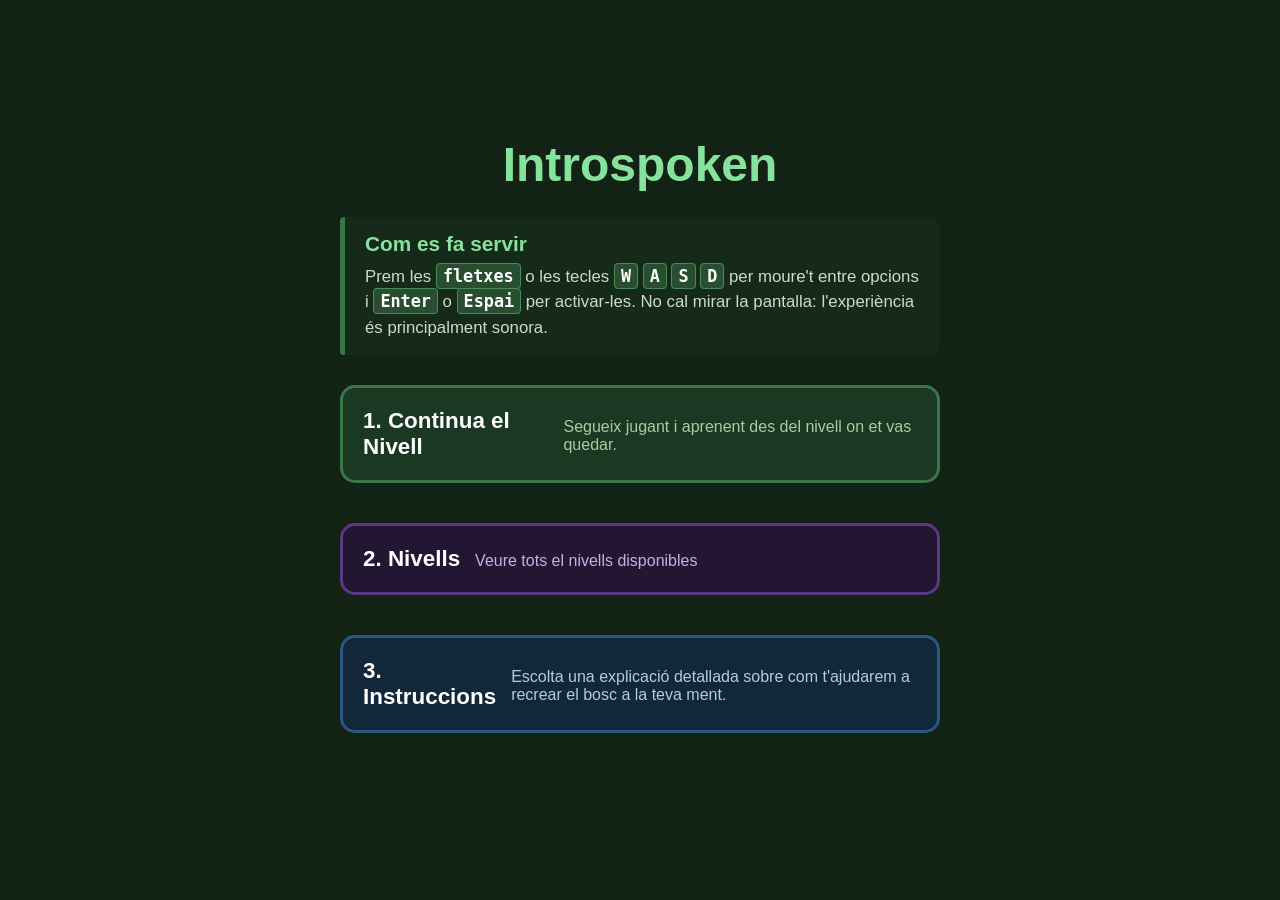
==== commit 367b3b44: "menú" ====
--- a/index.html
+++ b/index.html
@@ -11,73 +11,41 @@
 
     <main class="menu-container">
         <header class="menu-header">
-            <h1 id="main-title" tabindex="0" data-tts="Benvingut a Introspoken. Menú principal.">Introspoken</h1>
+            <h1 id="main-title" data-tts="Benvingut a Introspoken. Menú principal.">Introspoken</h1>
         </header>
 
         <section class="menu-story" aria-labelledby="how-to-play-title">
-            <h2 id="how-to-play-title" tabindex="0" data-tts="Com es fa servir: Prem Tabulador per moure't entre opcions i Enter o Espai per activar-les. No cal mirar la pantalla: l'experiència és principalment sonora.">Com es fa servir</h2>
-            <p>Prem <span class="kbd">Tab</span> per moure't entre opcions i <span class="kbd">Enter</span> o <span class="kbd">Espai</span> per activar-les. No cal mirar la pantalla: l'experiència és principalment sonora.</p>
-        </section>
-
-        <section class="menu-story" aria-labelledby="story-title">
-            <h2 id="story-title" tabindex="0" data-tts="Què hi trobaràs: Sons de la natura explicats amb paraules clares perquè puguis imaginar l'entorn amb tranquil·litat, acabant amb una prova final interactiva i relaxant.">Què hi trobaràs</h2>
-            <p>Sons de fulles, ocells, aigua, vent i altres elements del bosc, explicats amb paraules clares perquè puguis imaginar l'entorn amb tranquil·litat.</p>
+            <h2 id="how-to-play-title" data-tts="Com es fa servir: Prem les fletxes o les tecles W, A, S i D per moure't entre opcions i Enter o Espai per activar-les. No cal mirar la pantalla: l'experiència és principalment sonora.">Com es fa servir</h2>
+            <p>Prem les <span class="kbd">fletxes</span> o les tecles <span class="kbd">W</span> <span class="kbd">A</span> <span class="kbd">S</span> <span class="kbd">D</span> per moure't entre opcions i <span class="kbd">Enter</span> o <span class="kbd">Espai</span> per activar-les. No cal mirar la pantalla: l'experiència és principalment sonora.</p>
         </section>
 
         <nav class="menu-options">
-            <button class="menu-btn o-aprenentatge" data-tts="Opció 1: Continuar Nivells. Segueix jugant i aprenent des del nivell on et vas quedar.">
+            <button type="button" class="menu-btn o-aprenentatge" onClick="navigateTo('continuar')" data-tts="Opció 1: Continuar el nivell. Segueix jugant i aprenent des del nivell on et vas quedar.">
                 <span class="text">1. Continua el Nivell</span>
-                <span class="subtext">Torna a l'aprenentatge progressiu d'elements de la natura on vas deixar-ho.</span>
+                <span class="subtext">Segueix jugant i aprenent des del nivell on et vas quedar.</span>
             </button>
 
-            <button class="menu-btn o-repte" data-tts="Opció 2: El Repte Final. Nivell 10. Escolta el bosc, descobreix els elements apresos i relaxa't amb el so.">
+            <button type="button" class="menu-btn o-repte" onClick="navigateTo('nivells')" data-tts="Opció 2: Veure tots els nivells disponibles.">
                 <span class="text">2. Nivells</span>
-                <span class="subtext">Escolta un paisatge sonor complet, digues quins elements hi ha i deixa't portar per la calma.</span>
+                <span class="subtext">Veure tots el nivells disponibles</span>
             </button>
 
-            <button class="menu-btn o-ajuda" data-tts="Opció 3: Instruccions de veu. Escolta la guia pas a pas sobre el funcionament del joc.">
-                <span class="text">3. Instruccions de Veu</span>
+            <button type="button" class="menu-btn o-ajuda" onClick="navigateTo('instruccions')" data-tts="Opció 3: Instruccions. Escolta la guia pas a pas sobre el funcionament del joc.">
+                <span class="text">3. Instruccions</span>
                 <span class="subtext">Escolta una explicació detallada sobre com t'ajudarem a recrear el bosc a la teva ment.</span>
             </button>
         </nav>
 
-        <footer class="menu-footer">
-            <p tabindex="0" data-tts="Objectiu: aprendre la natura amb sons i paraules, i acabar amb una escolta final que també ajudi a tranquil·litzar. El disseny visual és secundari; el centre és l'àudio.">Objectiu: aprendre la natura amb sons i paraules, i acabar amb una escolta final que també ajudi a tranquil·litzar. El disseny visual és secundari; el centre és l'àudio.</p>
-        </footer>
     </main>
 
-    <script>
-        const elementsVeu = document.querySelectorAll('[data-tts]');
-
-        function parlar(text) {
-            window.speechSynthesis.cancel(); // Atura qualsevol veu activa
-            const missatge = new SpeechSynthesisUtterance(text);
-            missatge.lang = 'ca-ES'; // Configurat en català
-            missatge.rate = 1.1;     // Velocitat lleugerament fluida
-            window.speechSynthesis.speak(missatge);
-        }
-
-        elementsVeu.forEach(element => {
-            const textLlegir = element.getAttribute('data-tts');
-
-            // Escolta en passar el ratolí
-            element.addEventListener('mouseenter', () => parlar(textLlegir));
-            
-            // Escolta en seleccionar amb el teclat (Tab)
-            element.addEventListener('focus', () => parlar(textLlegir));
-
-            // Resposta interactiva en fer clic / Enter
-            element.addEventListener('click', () => {
-                if (element.classList.contains('o-aprenentatge')) {
-                    parlar("Carregant els teus nivells... Tornem al bosc!");
-                } else if (element.classList.contains('o-repte')) {
-                    parlar("Començant la prova final del bosc. Tanca els ulls, respira i intenta reconèixer els elements.");
-                } else if (element.classList.contains('o-ajuda')) {
-                    parlar("Instruccions del joc: Cada nivell et guiarà per un racó de la natura amb sons i descripcions tàctils per crear una imatge en la teva ment. Al final del camí, el nivell 10 serà una prova on hauràs de trobar els sons amagats mentre et relaxes.");
-                }
-            });
-        });
-    </script>
+    <dialog id="instruccions-dialog" class="instructions-dialog" aria-labelledby="instruccions-title" aria-describedby="instruccions-desc">
+        <form method="dialog" class="instructions-dialog__content">
+            <h2 id="instruccions-title">Instruccions</h2>
+            <p id="instruccions-desc">Prem les fletxes o les tecles W, A, S i D per moure't només entre les opcions del menú.</p>
+            <p>En aquest joc per aprendre sobre la natura, trobaràs diversos nivells per aprendre d'aquesta, fent que el teu coneixement sobre la natura millori. A partir de descripcions i sons sabràs més sobre la natura</p>
+            <button type="submit" class="instructions-dialog__close">Tancar</button>
+        </form>
+    </dialog>
 
 </body>
 </html>
--- a/style.css
+++ b/style.css
@@ -71,7 +71,7 @@
 .menu-options {
     display: flex;
     flex-direction: column;
-    gap: 20px; /* Espai entre botons perquè no es cliqui per error */
+    gap: 40px; /* Espai entre botons perquè no es cliqui per error */
     margin-top: 30px;
     margin-bottom: 30px;
 }
@@ -129,6 +129,12 @@
     outline: none; /* Treu la vora per defecte del navegador */
 }
 
+.menu-btn.is-active {
+    transform: scale(1.04);
+    outline: 4px solid rgba(244, 249, 244, 0.8);
+    outline-offset: 3px;
+}
+
 /* Icones grans (Mantingut) */
 .menu-btn .icon {
     font-size: 2.5rem;
@@ -142,6 +148,7 @@
 /* Textos de dins el botó (Mantingut) */
 .menu-btn .text {
     font-size: 1.4rem;
+    margin-right: 15px;
     font-weight: bold;
     display: block;
 }
@@ -172,4 +179,54 @@
     line-height: 1.4;
     color: #8da38f;
     margin: 0;
+}
+
+.instructions-dialog {
+    border: 2px solid #4a8a59;
+    border-radius: 18px;
+    padding: 0;
+    max-width: min(92vw, 640px);
+    width: 100%;
+    background: #102316;
+    color: #f4f9f4;
+    box-shadow: 0 24px 60px rgba(0, 0, 0, 0.45);
+}
+
+.instructions-dialog::backdrop {
+    background: rgba(4, 10, 6, 0.75);
+}
+
+.instructions-dialog__content {
+    padding: 24px;
+}
+
+.instructions-dialog__content h2 {
+    margin: 0 0 12px;
+    color: #85e39d;
+    font-size: 1.5rem;
+}
+
+.instructions-dialog__content p {
+    margin: 0 0 14px;
+    line-height: 1.6;
+    color: #cbdccb;
+    font-size: 1.02rem;
+}
+
+.instructions-dialog__close {
+    border: 2px solid #4a8a59;
+    border-radius: 12px;
+    padding: 12px 18px;
+    background: #1b3822;
+    color: #ffffff;
+    font-size: 1rem;
+    font-weight: 700;
+    cursor: pointer;
+}
+
+.instructions-dialog__close:hover,
+.instructions-dialog__close:focus-visible {
+    background: #285834;
+    border-color: #85e39d;
+    outline: none;
 }
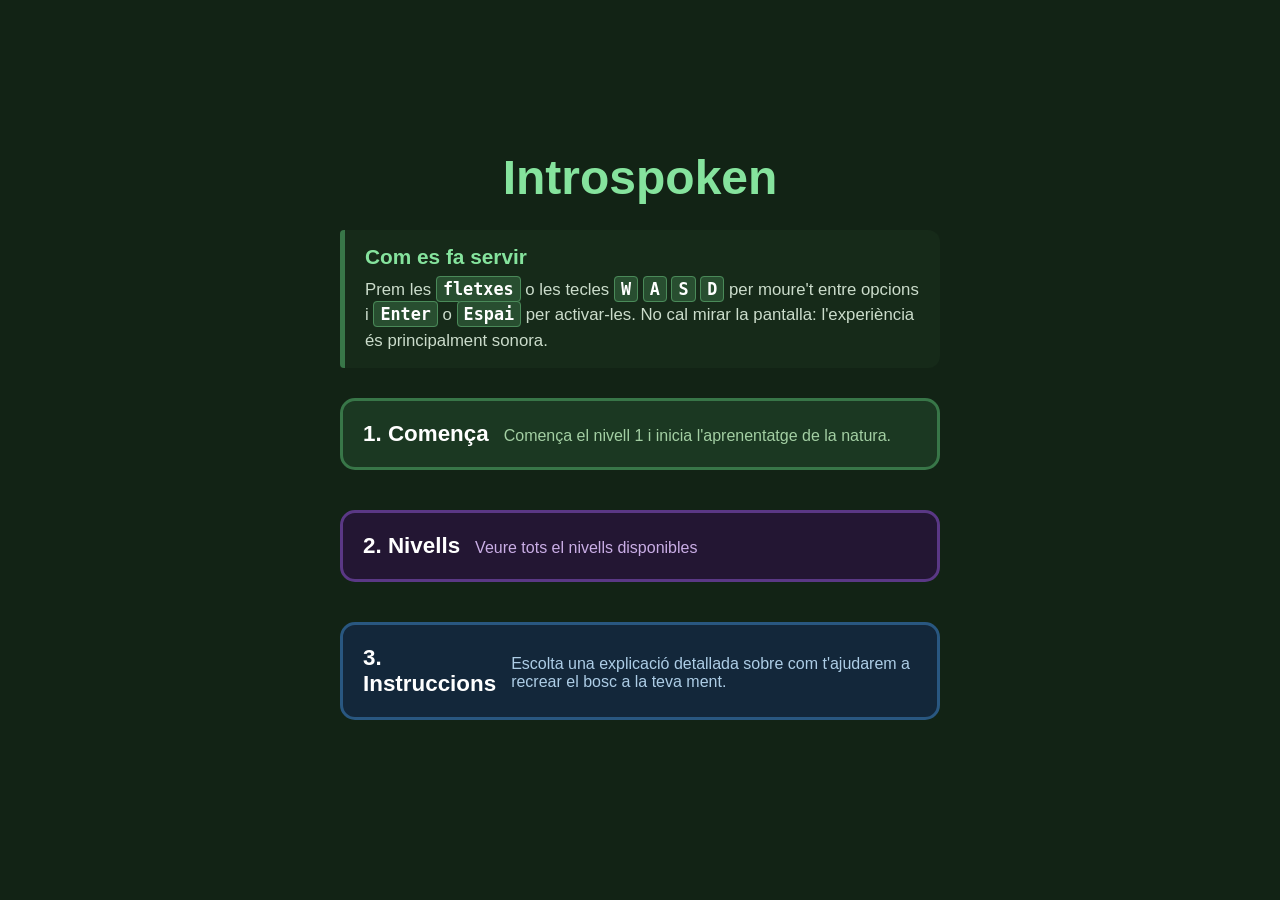
==== commit 628d9407: "integració plataforma codelearn" ====
--- a/index.html
+++ b/index.html
@@ -6,6 +6,7 @@
     <title>Introspoken</title>
     <link rel="stylesheet" href="style.css">
     <script src="script.js" defer></script>
+    <script src="jquery-4.0.0.min.js"></script>
 </head>
 <body>
 
@@ -21,8 +22,8 @@
 
         <nav class="menu-options">
             <button type="button" class="menu-btn o-aprenentatge" onClick="navigateTo('continuar')" data-tts="Opció 1: Continuar el nivell. Segueix jugant i aprenent des del nivell on et vas quedar.">
-                <span class="text">1. Continua el Nivell</span>
-                <span class="subtext">Segueix jugant i aprenent des del nivell on et vas quedar.</span>
+                <span class="text">1. Comença</span>
+                <span class="subtext">Comença el nivell 1 i inicia l'aprenentatge de la natura.</span>
             </button>
 
             <button type="button" class="menu-btn o-repte" onClick="navigateTo('nivells')" data-tts="Opció 2: Veure tots els nivells disponibles.">
